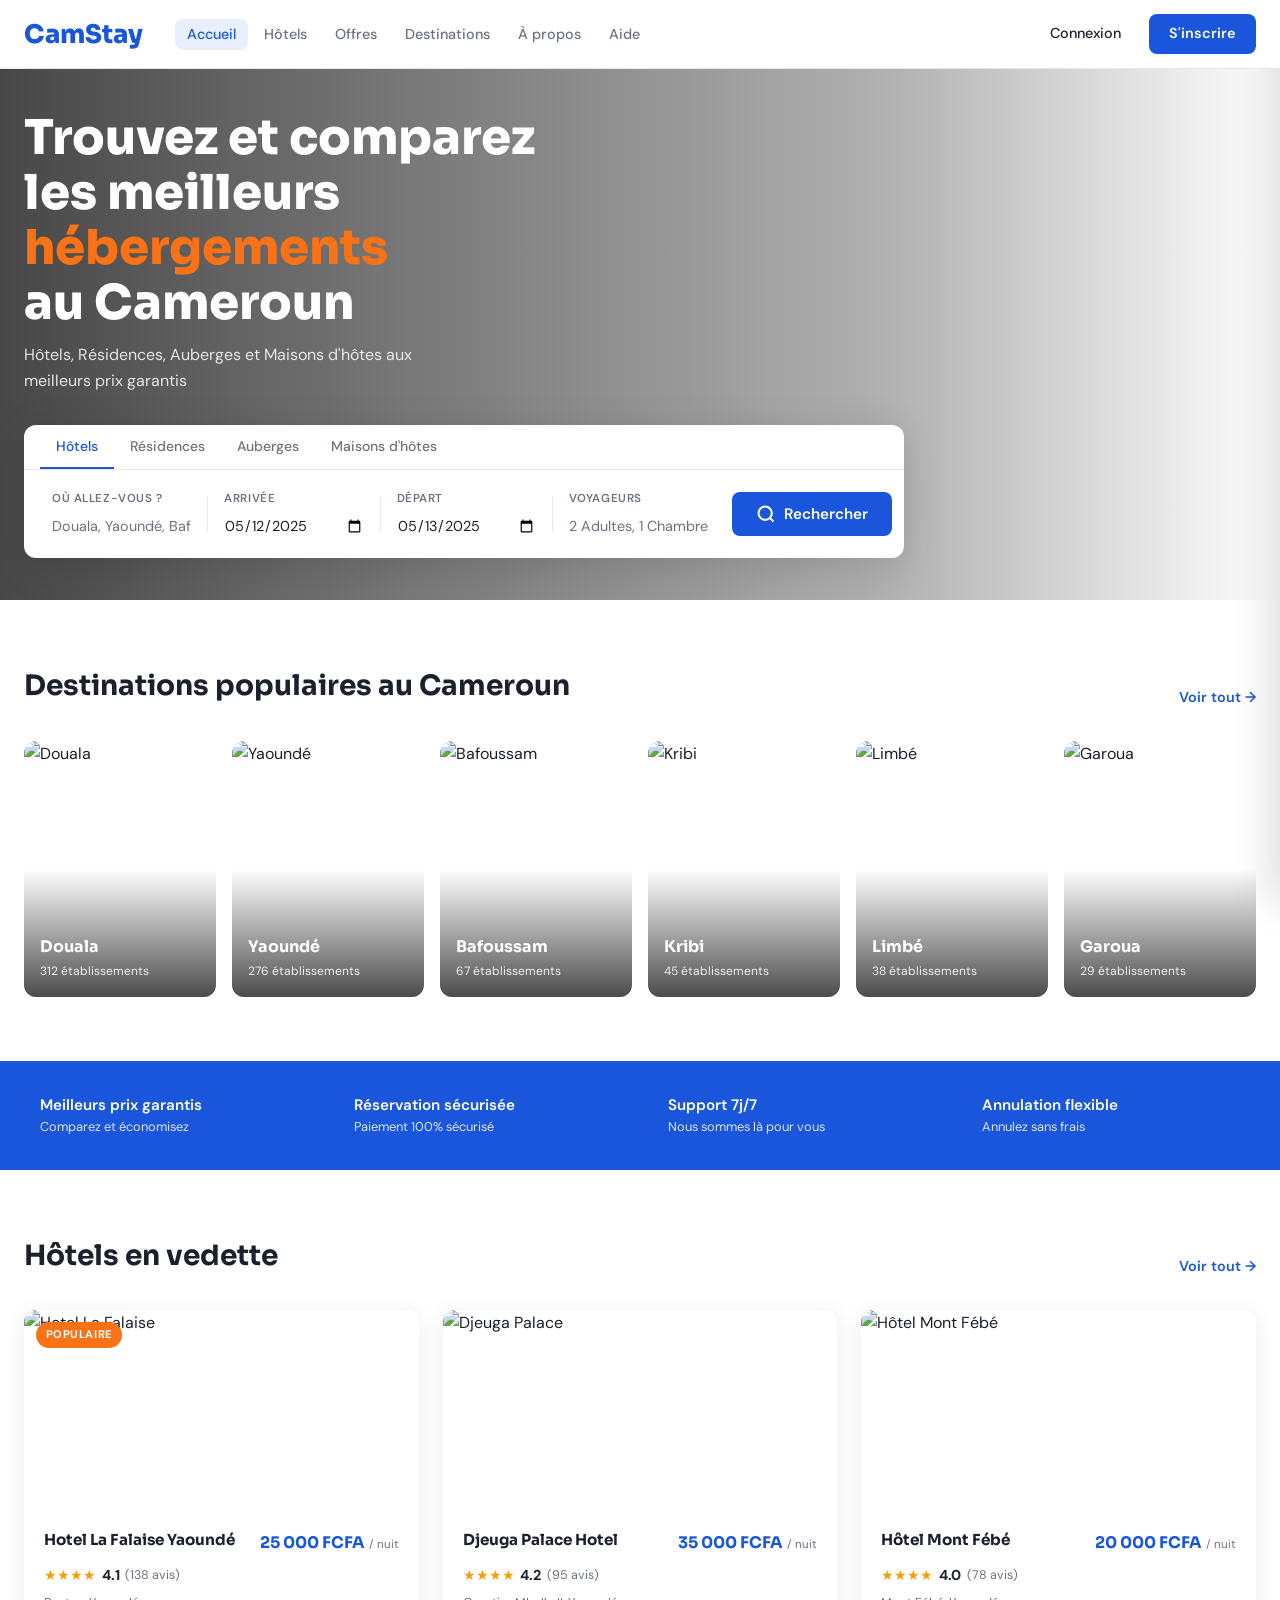
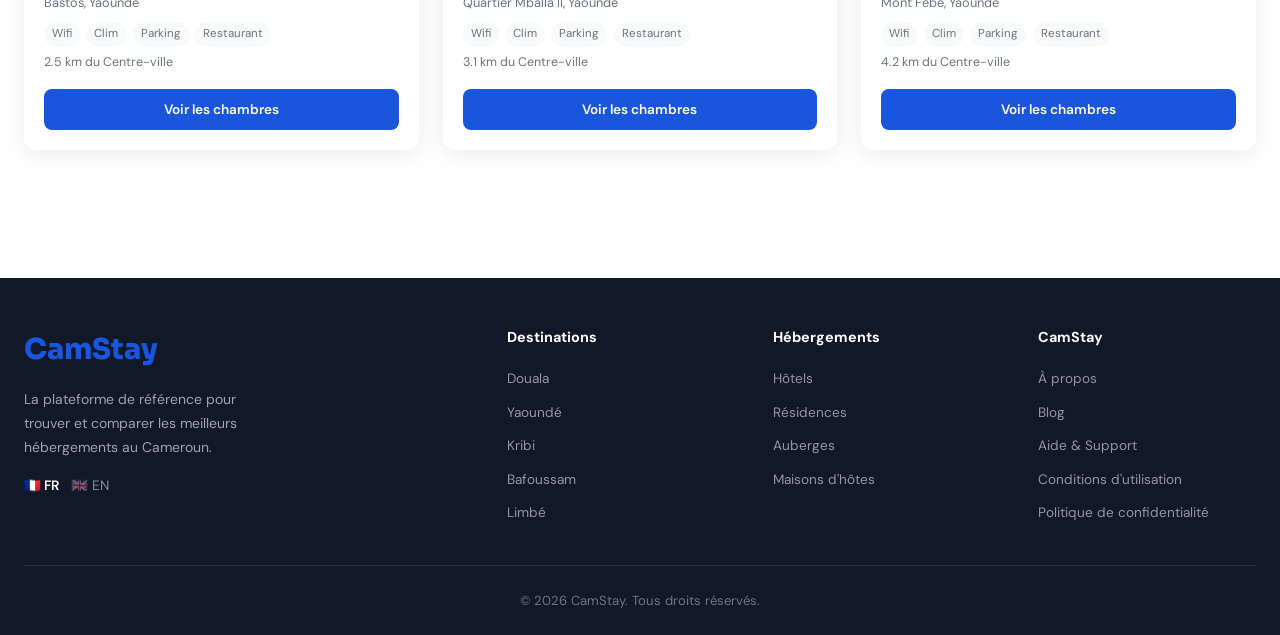
==== accueil.html @ e3833563 "Add files via upload" ====
<!DOCTYPE html>
<html lang="fr">
<head>
<meta charset="UTF-8">
<meta name="viewport" content="width=device-width, initial-scale=1.0">
<title>CamStay — Trouvez les meilleurs hébergements au Cameroun</title>
<script src="https://kit.fontawesome.com/886fc05263.js" crossorigin="anonymous"></script>
<link href="https://fonts.googleapis.com/css2?family=Sora:wght@300;400;500;600;700;800&family=DM+Sans:ital,wght@0,300;0,400;0,500;0,600;1,400&display=swap" rel="stylesheet">
<link rel="stylesheet" href="styles.css">
</head>
<body>

<!-- NAVBAR -->
<nav class="navbar" id="navbar">
  <div class="nav-container">
    <a href="index.html" class="logo">
      <span class="logo-cam">CamStay</span>
    </a>
    <ul class="nav-links">
      <li><a href="accueil.html" class="active">Accueil</a></li>
      <li><a href="hotels.html">Hôtels</a></li>
      <li><a href="offres.html">Offres</a></li>
      <li><a href="destinations.html">Destinations</a></li>
      <li><a href="apropos.html">À propos</a></li>
      <li><a href="aide.html">Aide</a></li>
    </ul>
    <div class="nav-actions">
      <a href="login.html" class="btn-link">Connexion</a>
      <a href="login.html" class="btn-primary">S'inscrire</a>
    </div>
    <button class="hamburger" id="hamburger" aria-label="Menu">
      <i class="fa-solid fa-bars" id="openBtn"></i>
      <i class="fa-solid fa-x" id="closeBtn"></i>
    </button>
  </div>
</nav>

<!-- HERO -->
<section class="hero">
  <div class="hero-bg">
    <img src="https://prod.cdn-medias.jeuneafrique.com/cdn-cgi/image/q=auto,f=auto,metadata=none,width=1215,fit=cover/https://prod.cdn-medias.jeuneafrique.com/medias/2024/07/23/jad20240723-eco-focus-cameroun-energie-electricite.jpg" alt="Cameroun" class="hero-img">
    <div class="hero-overlay"></div>
  </div>
  <div class="hero-content">
    <h1 class="hero-title">
      Trouvez et comparez<br>
      les meilleurs<br>
      <span class="highlight">hébergements</span><br>
      au Cameroun
    </h1>
    <p class="hero-subtitle">Hôtels, Résidences, Auberges et Maisons d'hôtes aux meilleurs prix garantis</p>

    <!-- Search Box -->
    <div class="search-box">
      <div class="search-tabs">
        <button class="tab active">Hôtels</button>
        <button class="tab">Résidences</button>
        <button class="tab">Auberges</button>
        <button class="tab">Maisons d'hôtes</button>
      </div>
      <div class="search-fields">
        <div class="field-group">
          <label>Où allez-vous ?</label>
          <input type="text" placeholder="Douala, Yaoundé, Bafoussam..." id="destination">
        </div>
        <div class="field-divider"></div>
        <div class="field-group">
          <label>Arrivée</label>
          <input type="date" value="2025-05-12" id="checkin">
        </div>
        <div class="field-divider"></div>
        <div class="field-group">
          <label>Départ</label>
          <input type="date" value="2025-05-13" id="checkout">
        </div>
        <div class="field-divider"></div>
        <div class="field-group">
          <label>Voyageurs</label>
          <input type="text" placeholder="2 Adultes, 1 Chambre" id="guests">
        </div>
        <button class="btn-search" onclick="window.location.href='hotels.html'">
          <svg width="20" height="20" viewBox="0 0 24 24" fill="none" stroke="currentColor" stroke-width="2.5"><circle cx="11" cy="11" r="8"/><path d="m21 21-4.35-4.35"/></svg>
          Rechercher
        </button>
      </div>
    </div>
  </div>
</section>

<!-- DESTINATIONS POPULAIRES -->
<section class="section destinations">
  <div class="container">
    <div class="section-header">
      <div>
        <h2 class="section-title">Destinations populaires au Cameroun</h2>
      </div>
      <a href="destinations.html" class="see-all">Voir tout →</a>
    </div>
    <div class="destinations-grid">
      <div class="dest-card" onclick="goToHotels('Douala')">
        <img src="https://media-cdn.tripadvisor.com/media/attractions-splice-spp-720x480/0a/f2/2d/8d.jpg" alt="Douala">
        <div class="dest-overlay">
          <h3>Douala</h3>
          <p>312 établissements</p>
        </div>
      </div>
      <div class="dest-card" onclick="goToHotels('Yaoundé')">
        <img src="https://upload.wikimedia.org/wikipedia/commons/thumb/5/51/Reunification_monument.jpeg/330px-Reunification_monument.jpeg" alt="Yaoundé">
        <div class="dest-overlay">
          <h3>Yaoundé</h3>
          <p>276 établissements</p>
        </div>
      </div>
      <div class="dest-card" onclick="goToHotels('Bafoussam')">
        <img src="https://res.cloudinary.com/doyf6tnc2/image/upload/t_hotel_medium,f_auto/hotel/DSC_0862_alreod.jpg" alt="Bafoussam">
        <div class="dest-overlay">
          <h3>Bafoussam</h3>
          <p>67 établissements</p>
        </div>
      </div>
      <div class="dest-card" onclick="goToHotels('Kribi')">
        <img src="https://indexcameroun.com/wp-content/uploads/2023/07/WhatsApp-Image-2023-07-19-a-15.32.07-1.jpg" alt="Kribi">
        <div class="dest-overlay">
          <h3>Kribi</h3>
          <p>45 établissements</p>
        </div>
      </div>
      <div class="dest-card" onclick="goToHotels('Limbé')">
        <img src="https://upload.wikimedia.org/wikipedia/commons/7/75/Limbe1.png" alt="Limbé">
        <div class="dest-overlay">
          <h3>Limbé</h3>
          <p>38 établissements</p>
        </div>
      </div>
      <div class="dest-card" onclick="goToHotels('Garoua')">
        <img src="https://comssa.org/images/500/news/220610/DJI_0101.jpg" alt="Garoua">
        <div class="dest-overlay">
          <h3>Garoua</h3>
          <p>29 établissements</p>
        </div>
      </div>
    </div>
  </div>
</section>

<!-- FEATURES -->
<section class="features">
  <div class="container">
    <div class="features-grid">
      <div class="feature-item">
        <div class="feature-icon"><i class="fa-solid fa-sack-dollar"></i></div>
        <div>
          <h4>Meilleurs prix garantis</h4>
          <p>Comparez et économisez</p>
        </div>
      </div>
      <div class="feature-item">
        <div class="feature-icon"><i class="fa-solid fa-lock"></i></div>
        <div>
          <h4>Réservation sécurisée</h4>
          <p>Paiement 100% sécurisé</p>
        </div>
      </div>
      <div class="feature-item">
        <div class="feature-icon"><i class="fa-solid fa-headphones"></i></div>
        <div>
          <h4>Support 7j/7</h4>
          <p>Nous sommes là pour vous</p>
        </div>
      </div>
      <div class="feature-item">
        <div class="feature-icon"><i class="fa-regular fa-circle-left"></i></div>
        <div>
          <h4>Annulation flexible</h4>
          <p>Annulez sans frais</p>
        </div>
      </div>
    </div>
  </div>
</section>

<!-- HÔTELS EN VEDETTE -->
<section class="section featured">
  <div class="container">
    <div class="section-header">
      <h2 class="section-title">Hôtels en vedette</h2>
      <a href="hotels.html" class="see-all">Voir tout →</a>
    </div>
    <div class="hotels-grid">

      <div class="hotel-card" onclick="window.location.href='hotel-detail.html'">
        <div class="hotel-img-wrap">
          <img src="https://q-xx.bstatic.com/xdata/images/hotel/max500/356499852.jpg?k=b878c281c733fa2765ccc8a27905aa3abc29f5d1b5bdf9142e186fd029d75f73&o=" alt="Hotel La Falaise">
          <button class="fav-btn"><i class="fa-regular fa-heart" style="color: rgb(32, 32, 32);"></i></button>
          <div class="hotel-badge">Populaire</div>
        </div>
        <div class="hotel-info">
          <div class="hotel-top">
            <h3>Hotel La Falaise Yaoundé</h3>
            <div class="hotel-price">
              <span class="price">25 000 FCFA</span>
              <span class="per-night">/ nuit</span>
            </div>
          </div>
          <div class="hotel-rating">
            <span class="stars">★★★★</span>
            <span class="rating-val">4.1</span>
            <span class="reviews">(138 avis)</span>
          </div>
          <div class="hotel-location"><i class="fa-solid fa-map-pin" style="color: rgb(155, 16, 16);"></i> Bastos, Yaoundé</div>
          <div class="hotel-amenities">
            <span class="amenity"><i class="fa-solid fa-wifi" style="color: rgb(31, 106, 227);"></i> Wifi</span>
            <span class="amenity"><i class="fa-solid fa-snowflake" style="color: rgb(31, 106, 227);"></i> Clim</span>
            <span class="amenity"><i class="fa-solid fa-square-parking" style="color: rgb(31, 106, 227);"></i> Parking</span>
            <span class="amenity"><i class="fa-solid fa-utensils" style="color: rgb(31, 106, 227);"></i> Restaurant</span>
          </div>
          <div class="hotel-distance">2.5 km du Centre-ville</div>
          <a href="hotel-detail.html" class="btn-rooms">Voir les chambres</a>
        </div>
      </div>

      <div class="hotel-card" onclick="window.location.href='hotel-detail.html'">
        <div class="hotel-img-wrap">
          <img src="https://static21.com-hotel.com/uploads/hotel/80691/photo/djeuga-palace-hotel_15681378151.jpg" alt="Djeuga Palace">
          <button class="fav-btn"><i class="fa-regular fa-heart" style="color: rgb(32, 32, 32);"></i></button>
        </div>
        <div class="hotel-info">
          <div class="hotel-top">
            <h3>Djeuga Palace Hotel</h3>
            <div class="hotel-price">
              <span class="price">35 000 FCFA</span>
              <span class="per-night">/ nuit</span>
            </div>
          </div>
          <div class="hotel-rating">
            <span class="stars">★★★★</span>
            <span class="rating-val">4.2</span>
            <span class="reviews">(95 avis)</span>
          </div>
          <div class="hotel-location"><i class="fa-solid fa-map-pin" style="color: rgb(155, 16, 16);"></i> Quartier Mballa II, Yaoundé</div>
          <div class="hotel-amenities">
            <span class="amenity"><i class="fa-solid fa-wifi" style="color: rgb(31, 106, 227);"></i> Wifi</span>
            <span class="amenity"><i class="fa-solid fa-snowflake" style="color: rgb(31, 106, 227);"></i> Clim</span>
            <span class="amenity"><i class="fa-solid fa-square-parking" style="color: rgb(31, 106, 227);"></i> Parking</span>
            <span class="amenity"><i class="fa-solid fa-utensils" style="color: rgb(31, 106, 227);"></i> Restaurant</span>
          </div>
          <div class="hotel-distance">3.1 km du Centre-ville</div>
          <a href="hotel-detail.html" class="btn-rooms">Voir les chambres</a>
        </div>
      </div>

      <div class="hotel-card" onclick="window.location.href='hotel-detail.html'">
        <div class="hotel-img-wrap">
          <img src="https://yaounde.boutiquehotels.guru/img-wp/images/700x500w/17094/1709490/1709490544.JPEG" alt="Hôtel Mont Fébé">
          <button class="fav-btn"><i class="fa-regular fa-heart" style="color: rgb(32, 32, 32);"></i></button>
        </div>
        <div class="hotel-info">
          <div class="hotel-top">
            <h3>Hôtel Mont Fébé</h3>
            <div class="hotel-price">
              <span class="price">20 000 FCFA</span>
              <span class="per-night">/ nuit</span>
            </div>
          </div>
          <div class="hotel-rating">
            <span class="stars">★★★★</span>
            <span class="rating-val">4.0</span>
            <span class="reviews">(78 avis)</span>
          </div>
          <div class="hotel-location"><i class="fa-solid fa-map-pin" style="color: rgb(155, 16, 16);"></i> Mont Fébé, Yaoundé</div>
          <div class="hotel-amenities">
            <span class="amenity"><i class="fa-solid fa-wifi" style="color: rgb(31, 106, 227);"></i> Wifi</span>
            <span class="amenity"><i class="fa-solid fa-snowflake" style="color: rgb(31, 106, 227);"></i> Clim</span>
            <span class="amenity"><i class="fa-solid fa-square-parking" style="color: rgb(31, 106, 227);"></i> Parking</span>
            <span class="amenity"><i class="fa-solid fa-utensils" style="color: rgb(31, 106, 227);"></i> Restaurant</span>
          </div>
          <div class="hotel-distance">4.2 km du Centre-ville</div>
          <a href="hotel-detail.html" class="btn-rooms">Voir les chambres</a>
        </div>
      </div>

    </div>
  </div>
</section>

<!-- FOOTER -->
<footer class="footer">
  <div class="container">
    <div class="footer-top">
      <div class="footer-brand">
        <div class="logo" style="font-size:1.8rem;margin-bottom:1rem;">
          <span class="logo-cam">CamStay</span>
        </div>
        <p>La plateforme de référence pour trouver et comparer les meilleurs hébergements au Cameroun.</p>
        <div class="footer-langs">
          <span class="lang active">🇫🇷 FR</span>
          <span class="lang">🇬🇧 EN</span>
        </div>
      </div>
      <div class="footer-links">
        <h4>Destinations</h4>
        <ul>
          <li><a href="destinations.html">Douala</a></li>
          <li><a href="destinations.html">Yaoundé</a></li>
          <li><a href="destinations.html">Kribi</a></li>
          <li><a href="destinations.html">Bafoussam</a></li>
          <li><a href="destinations.html">Limbé</a></li>
        </ul>
      </div>
      <div class="footer-links">
        <h4>Hébergements</h4>
        <ul>
          <li><a href="hotels.html">Hôtels</a></li>
          <li><a href="hotels.html">Résidences</a></li>
          <li><a href="hotels.html">Auberges</a></li>
          <li><a href="hotels.html">Maisons d'hôtes</a></li>
        </ul>
      </div>
      <div class="footer-links">
        <h4>CamStay</h4>
        <ul>
          <li><a href="apropos.html">À propos</a></li>
          <li><a href="#">Blog</a></li>
          <li><a href="aide.html">Aide & Support</a></li>
          <li><a href="#">Conditions d'utilisation</a></li>
          <li><a href="#">Politique de confidentialité</a></li>
        </ul>
      </div>
    </div>
    <div class="footer-bottom">
      <p>© 2026 CamStay. Tous droits réservés.</p>
    </div>
  </div>
</footer>

<script src="main.js"></script>
</body>
</html>
---- styles.css ----
/* =========================================
   CAMSTAY — Global Styles
   Colors: Blue #1a56db (primary), Orange #f97316 (accent)
   ========================================= */

*, *::before, *::after { box-sizing: border-box; margin: 0; padding: 0; }

:root {
  --blue:       #1a56db;
  --blue-dark:  #1341b0;
  --blue-light: #e8f0fd;
  --orange:     #f97316;
  --orange-dark:#ea6c0c;
  --text:       #1a202c;
  --text-muted: #6b7280;
  --border:     #e5e7eb;
  --bg:         #f9fafb;
  --white:      #ffffff;
  --shadow:     0 4px 24px rgba(0,0,0,0.08);
  --shadow-lg:  0 8px 40px rgba(0,0,0,0.14);
  --radius:     12px;
  --radius-sm:  8px;
}

html { scroll-behavior: smooth; }

body {
  font-family: 'DM Sans', sans-serif;
  color: var(--text);
  background: var(--white);
  line-height: 1.6;
}

img { display: block; width: 100%; height: 100%; object-fit: cover; }

a { text-decoration: none; color: inherit; }

.container {
  max-width: 1280px;
  margin: 0 auto;
  padding: 0 1.5rem;
}

/* =========================================
   NAVBAR
   ========================================= */
.navbar {
  position: fixed;
  top: 0; left: 0; right: 0;
  z-index: 1000;
  background: var(--white);
  border-bottom: 1px solid var(--border);
  transition: box-shadow 0.3s;
}
.navbar.scrolled { box-shadow: var(--shadow); }

.nav-container {
  max-width: 1280px;
  margin: 0 auto;
  padding: 0 1.5rem;
  height: 68px;
  display: flex;
  align-items: center;
  gap: 2rem;
}

.logo { font-family: 'Sora', sans-serif; font-size: 1.6rem; font-weight: 800; }
.logo-cam { color: var(--blue); }


.nav-links {
  display: flex;
  gap: 0.25rem;
  list-style: none;
  flex: 1;
}
.nav-links a {
  padding: 0.4rem 0.75rem;
  border-radius: var(--radius-sm);
  font-size: 0.9rem;
  font-weight: 500;
  color: var(--text-muted);
  transition: all 0.2s;
}
.nav-links a:hover,
.nav-links a.active {
  color: var(--blue);
  background: var(--blue-light);
}

.nav-actions { display: flex; gap: 0.75rem; align-items: center; }

.btn-link {
  padding: 0.4rem 1rem;
  font-size: 0.9rem;
  font-weight: 500;
  color: var(--text);
  border-radius: var(--radius-sm);
  transition: color 0.2s;
}
.btn-link:hover { color: var(--blue); }

.btn-primary {
  padding: 0.5rem 1.25rem;
  background: var(--blue);
  color: var(--white) !important;
  border-radius: var(--radius-sm);
  font-size: 0.9rem;
  font-weight: 600;
  transition: background 0.2s, transform 0.1s;
}
.btn-primary:hover { background: var(--blue-dark); transform: translateY(-1px); }

.hamburger {
  display: none;
  flex-direction: column;
  gap: 5px;
  background: none;
  border: 1px solid #ccc;
  border-radius: 4px;
  cursor: pointer;
  padding: 6px;
}
.hamburger i.fa-bars,.fa-x {
  width: 20px;
  height: 20px;
  font-size: 20px; 
  border-radius: 2px;
  transition: all 0.3s;
}

.hamburger i.fa-x{
  display: none;
}

/* =========================================
   HERO
   ========================================= */
.hero {
  position: relative;
  height: 600px;
  display: flex;
  align-items: center;
  padding-top: 68px;
  overflow: hidden;
}

.hero-bg {
  position: absolute;
  inset: 0;
}
.hero-img { object-position: center 40%; }
.hero-overlay {
  position: absolute;
  inset: 0;
  background: linear-gradient(90deg, rgba(0,0,0,0.72) 0%, rgba(0,0,0,0.3) 70%, transparent 100%);
}

.hero-content {
  position: relative;
  z-index: 1;
  max-width: 1280px;
  margin: 0 auto;
  padding: 0 1.5rem;
  width: 100%;
}

.hero-title {
  font-family: 'Sora', sans-serif;
  font-size: clamp(2rem, 4vw, 3rem);
  font-weight: 800;
  color: var(--white);
  line-height: 1.15;
  margin-bottom: 0.75rem;
}
.hero-title .highlight { color: var(--orange); }

.hero-subtitle {
  color: rgba(255,255,255,0.85);
  font-size: 1rem;
  margin-bottom: 2rem;
  max-width: 400px;
}

/* Search Box */
.search-box {
  background: var(--white);
  border-radius: var(--radius);
  box-shadow: var(--shadow-lg);
  overflow: hidden;
  max-width: 880px;
}

.search-tabs {
  display: flex;
  border-bottom: 1px solid var(--border);
  padding: 0 1rem;
}
.tab {
  padding: 0.75rem 1rem;
  background: none;
  border: none;
  border-bottom: 2px solid transparent;
  cursor: pointer;
  font-family: 'DM Sans', sans-serif;
  font-size: 0.875rem;
  font-weight: 500;
  color: var(--text-muted);
  transition: all 0.2s;
}
.tab.active {
  color: var(--blue);
  border-bottom-color: var(--blue);
}

.search-fields {
  display: flex;
  align-items: center;
  padding: 0.75rem;
  gap: 0;
}

.field-group {
  flex: 1;
  padding: 0.5rem 1rem;
}
.field-group label {
  display: block;
  font-size: 0.72rem;
  font-weight: 600;
  text-transform: uppercase;
  letter-spacing: 0.05em;
  color: var(--text-muted);
  margin-bottom: 0.25rem;
}
.field-group input {
  width: 100%;
  border: none;
  outline: none;
  font-size: 0.9rem;
  font-family: 'DM Sans', sans-serif;
  color: var(--text);
  background: transparent;
  cursor: pointer;
}
.field-group input::placeholder { color: var(--text-muted); }

.field-divider {
  width: 1px;
  height: 36px;
  background: var(--border);
  flex-shrink: 0;
}

.btn-search {
  display: flex;
  align-items: center;
  gap: 0.5rem;
  padding: 0.75rem 1.5rem;
  background: var(--blue);
  color: var(--white);
  border: none;
  border-radius: var(--radius-sm);
  font-family: 'DM Sans', sans-serif;
  font-size: 0.95rem;
  font-weight: 600;
  cursor: pointer;
  transition: background 0.2s, transform 0.1s;
  white-space: nowrap;
  margin-left: 0.5rem;
}
.btn-search:hover { background: var(--blue-dark); transform: scale(1.02); }

/* =========================================
   SECTIONS
   ========================================= */
.section { padding: 4rem 0; }

.section-header {
  display: flex;
  justify-content: space-between;
  align-items: flex-end;
  margin-bottom: 2rem;
}
.section-title {
  font-family: 'Sora', sans-serif;
  font-size: 1.75rem;
  font-weight: 700;
  color: var(--text);
}
.see-all {
  color: var(--blue);
  font-weight: 600;
  font-size: 0.9rem;
  transition: opacity 0.2s;
}
.see-all:hover { opacity: 0.7; }

/* =========================================
   DESTINATIONS
   ========================================= */
.destinations-grid {
  display: grid;
  grid-template-columns: repeat(6, 1fr);
  gap: 1rem;
}

.dest-card {
  position: relative;
  border-radius: var(--radius);
  overflow: hidden;
  aspect-ratio: 3/4;
  cursor: pointer;
  transition: transform 0.3s;
}
.dest-card:hover { transform: translateY(-4px); }
.dest-card img { transition: transform 0.5s; }
.dest-card:hover img { transform: scale(1.06); }

.dest-overlay {
  position: absolute;
  inset: 0;
  background: linear-gradient(0deg, rgba(0,0,0,0.7) 0%, transparent 50%);
  display: flex;
  flex-direction: column;
  justify-content: flex-end;
  padding: 1rem;
  color: white;
}
.dest-overlay h3 {
  font-family: 'Sora', sans-serif;
  font-size: 1rem;
  font-weight: 700;
  margin-bottom: 0.15rem;
}
.dest-overlay p { font-size: 0.75rem; opacity: 0.9; }

/* =========================================
   FEATURES BAR
   ========================================= */
.features {
  background: var(--blue);
  padding: 2rem 0;
}
.features-grid {
  display: grid;
  grid-template-columns: repeat(4, 1fr);
  gap: 1.5rem;
}
.feature-item {
  display: flex;
  align-items: center;
  gap: 1rem;
  color: white;
}
.feature-icon { font-size: 2rem; }
.feature-item h4 { font-weight: 600; font-size: 0.95rem; }
.feature-item p { font-size: 0.8rem; opacity: 0.85; }

/* =========================================
   HOTEL CARDS (grid)
   ========================================= */
.hotels-grid {
  display: grid;
  grid-template-columns: repeat(3, 1fr);
  gap: 1.5rem;
}

.hotel-card {
  background: var(--white);
  border-radius: var(--radius);
  box-shadow: var(--shadow);
  overflow: hidden;
  cursor: pointer;
  transition: transform 0.3s, box-shadow 0.3s;
}
.hotel-card:hover {
  transform: translateY(-6px);
  box-shadow: var(--shadow-lg);
}

.hotel-img-wrap {
  position: relative;
  height: 200px;
  overflow: hidden;
}
.hotel-img-wrap img { transition: transform 0.5s; }
.hotel-card:hover .hotel-img-wrap img { transform: scale(1.05); }

.fav-btn {
  position: absolute;
  top: 0.75rem; right: 0.75rem;
  background: rgba(255,255,255,0.9);
  border: none;
  border-radius: 50%;
  width: 36px; height: 36px;
  font-size: 1.1rem;
  cursor: pointer;
  transition: all 0.2s;
  display: flex; align-items: center; justify-content: center;
}
.fav-btn:hover { background: white; transform: scale(1.1); }
.fav-btn.active { color: red; }

.hotel-badge {
  position: absolute;
  top: 0.75rem; left: 0.75rem;
  background: var(--orange);
  color: white;
  font-size: 0.7rem;
  font-weight: 700;
  padding: 0.25rem 0.6rem;
  border-radius: 20px;
  text-transform: uppercase;
  letter-spacing: 0.05em;
}

.hotel-info { padding: 1.25rem; }

.hotel-top {
  display: flex;
  justify-content: space-between;
  align-items: flex-start;
  gap: 0.5rem;
  margin-bottom: 0.5rem;
}
.hotel-top h3 {
  font-family: 'Sora', sans-serif;
  font-size: 0.95rem;
  font-weight: 700;
  line-height: 1.3;
}
.hotel-price { text-align: right; white-space: nowrap; }
.price { font-family: 'Sora', sans-serif; font-size: 1rem; font-weight: 700; color: var(--blue); }
.per-night { font-size: 0.72rem; color: var(--text-muted); }

.hotel-rating {
  display: flex;
  align-items: center;
  gap: 0.35rem;
  margin-bottom: 0.4rem;
}
.stars { color: #f59e0b; font-size: 0.85rem; }
.rating-val { font-weight: 700; font-size: 0.9rem; }
.reviews { font-size: 0.78rem; color: var(--text-muted); }

.hotel-location { font-size: 0.8rem; color: var(--text-muted); margin-bottom: 0.5rem; }

.hotel-amenities { display: flex; flex-wrap: wrap; gap: 0.4rem; margin-bottom: 0.4rem; }
.amenity {
  font-size: 0.72rem;
  background: var(--bg);
  padding: 0.2rem 0.5rem;
  border-radius: 20px;
  color: var(--text-muted);
}

.hotel-distance { font-size: 0.78rem; color: var(--text-muted); margin-bottom: 1rem; }

.btn-rooms {
  display: block;
  text-align: center;
  padding: 0.6rem 1rem;
  background: var(--blue);
  color: white;
  border-radius: var(--radius-sm);
  font-weight: 600;
  font-size: 0.85rem;
  transition: background 0.2s;
  border: none;
  cursor: pointer;
}
.btn-rooms:hover { background: var(--blue-dark); }

/* =========================================
   FOOTER
   ========================================= */
.footer {
  background: #111827;
  color: white;
  padding: 3rem 0 1.5rem;
  margin-top: 4rem;
}
.footer-top {
  display: grid;
  grid-template-columns: 2fr 1fr 1fr 1fr;
  gap: 3rem;
  padding-bottom: 2rem;
  border-bottom: 1px solid rgba(255,255,255,0.1);
  margin-bottom: 1.5rem;
}
.footer-brand p { font-size: 0.875rem; color: rgba(255,255,255,0.6); max-width: 260px; line-height: 1.7; }
.footer-langs { display: flex; gap: 0.75rem; margin-top: 1rem; }
.lang { font-size: 0.85rem; color: rgba(255,255,255,0.5); cursor: pointer; }
.lang.active { color: white; font-weight: 600; }
.footer-links h4 { font-size: 0.9rem; font-weight: 700; margin-bottom: 1rem; color: white; }
.footer-links ul { list-style: none; }
.footer-links li { margin-bottom: 0.5rem; }
.footer-links a { font-size: 0.85rem; color: rgba(255,255,255,0.55); transition: color 0.2s; }
.footer-links a:hover { color: white; }
.footer-bottom { text-align: center; font-size: 0.82rem; color: rgba(255,255,255,0.4); }

/* =========================================
   PAGE HEADER
   ========================================= */
.page-header {
  padding: 5rem 0 2rem;
  background: var(--bg);
  border-bottom: 1px solid var(--border);
}
.page-header h1 {
  font-family: 'Sora', sans-serif;
  font-size: 2rem;
  font-weight: 800;
  margin-bottom: 0.25rem;
}
.results-count { color: var(--text-muted); font-size: 0.9rem; }

.breadcrumb {
  font-size: 0.82rem;
  color: var(--text-muted);
  margin-bottom: 0.5rem;
}
.breadcrumb a { color: var(--blue); }
.breadcrumb span { margin: 0 0.4rem; }

/* =========================================
   LISTING LAYOUT
   ========================================= */
.listing-layout {
  display: grid;
  grid-template-columns: 280px 1fr;
  gap: 2rem;
  padding-top: 2rem;
  padding-bottom: 4rem;
  align-items: start;
}

/* SIDEBAR */
.sidebar {
  background: var(--white);
  border: 1px solid var(--border);
  border-radius: var(--radius);
  padding: 1.5rem;
  position: sticky;
  top: 90px;
}

.filter-header {
  display: flex;
  align-items: center;
  gap: 0.5rem;
  font-weight: 700;
  font-size: 1rem;
  margin-bottom: 1.5rem;
  padding-bottom: 1rem;
  border-bottom: 1px solid var(--border);
}

.filter-group { margin-bottom: 1.5rem; }
.filter-group h4 {
  font-weight: 700;
  font-size: 0.875rem;
  margin-bottom: 0.75rem;
  color: var(--text);
}

.checkbox-label {
  display: flex;
  align-items: center;
  gap: 0.5rem;
  font-size: 0.875rem;
  color: var(--text-muted);
  cursor: pointer;
  margin-bottom: 0.4rem;
}
.checkbox-label input { accent-color: var(--blue); }

.range-slider {
  width: 100%;
  accent-color: var(--blue);
  margin-bottom: 0.5rem;
}
.price-labels {
  display: flex;
  justify-content: space-between;
  font-size: 0.78rem;
  color: var(--text-muted);
}

.btn-filter-apply {
  width: 100%;
  padding: 0.7rem;
  background: var(--blue);
  color: white;
  border: none;
  border-radius: var(--radius-sm);
  font-weight: 600;
  cursor: pointer;
  transition: background 0.2s;
}
.btn-filter-apply:hover { background: var(--blue-dark); }

/* RESULTS */
.results-toolbar {
  display: flex;
  justify-content: space-between;
  align-items: center;
  margin-bottom: 1.5rem;
  font-size: 0.9rem;
  color: var(--text-muted);
}
.sort-wrap { display: flex; align-items: center; gap: 0.5rem; }
.sort-select {
  border: 1px solid var(--border);
  border-radius: var(--radius-sm);
  padding: 0.4rem 0.75rem;
  font-family: 'DM Sans', sans-serif;
  font-size: 0.875rem;
  outline: none;
  cursor: pointer;
}

.hotel-list { display: flex; flex-direction: column; gap: 1.25rem; }

.hotel-list-card {
  display: flex;
  background: var(--white);
  border: 1px solid var(--border);
  border-radius: var(--radius);
  overflow: hidden;
  cursor: pointer;
  transition: box-shadow 0.3s, transform 0.2s;
}
.hotel-list-card:hover {
  box-shadow: var(--shadow);
  transform: translateY(-2px);
}

.hotel-list-img {
  position: relative;
  width: 280px;
  flex-shrink: 0;
  overflow: hidden;
}
.hotel-list-img img { height: 100%; transition: transform 0.5s; }
.hotel-list-card:hover .hotel-list-img img { transform: scale(1.04); }

.hotel-list-info { flex: 1; padding: 1.25rem; }
.hotel-list-top {
  display: flex;
  justify-content: space-between;
  align-items: flex-start;
  gap: 1rem;
  height: 100%;
}
.hotel-list-top h3 {
  font-family: 'Sora', sans-serif;
  font-size: 1.1rem;
  font-weight: 700;
  margin-bottom: 0.4rem;
}
.hotel-list-price { text-align: right; flex-shrink: 0; }
.price-big {
  font-family: 'Sora', sans-serif;
  font-size: 1.3rem;
  font-weight: 800;
  color: var(--blue);
}

/* PAGINATION */
.pagination {
  display: flex;
  justify-content: center;
  align-items: center;
  gap: 0.4rem;
  margin-top: 3rem;
}
.page-btn {
  width: 38px; height: 38px;
  border: 1px solid var(--border);
  border-radius: var(--radius-sm);
  background: white;
  cursor: pointer;
  font-size: 0.875rem;
  font-family: 'DM Sans', sans-serif;
  transition: all 0.2s;
}
.page-btn:hover { border-color: var(--blue); color: var(--blue); }
.page-btn.active { background: var(--blue); color: white; border-color: var(--blue); }
.page-btn.next { width: auto; padding: 0 1rem; }

/* =========================================
   HOTEL DETAIL
   ========================================= */
.gallery-grid {
  display: grid;
  grid-template-columns: 1fr 1fr;
  gap: 0.5rem;
  border-radius: var(--radius);
  overflow: hidden;
  height: 420px;
  margin-bottom: 2.5rem;
}
.gallery-main { height: 100%; }
.gallery-side {
  display: grid;
  grid-template-columns: 1fr 1fr;
  gap: 0.5rem;
}
.gallery-side > div, .gallery-side > img { border-radius: 0; }
.gallery-more { position: relative; overflow: hidden; }
.gallery-overlay {
  position: absolute;
  inset: 0;
  background: rgba(0,0,0,0.55);
  color: white;
  display: flex;
  align-items: center;
  justify-content: center;
  font-weight: 600;
  font-size: 0.875rem;
  text-align: center;
  cursor: pointer;
  padding: 0.5rem;
}

.detail-layout {
  display: grid;
  grid-template-columns: 1fr 360px;
  gap: 2.5rem;
  padding-bottom: 4rem;
  align-items: start;
}

.detail-header { margin-bottom: 1.5rem; }
.hotel-badges-row { display: flex; gap: 0.5rem; margin-bottom: 0.75rem; flex-wrap: wrap; }
.badge-star, .badge-type, .badge-popular {
  font-size: 0.75rem;
  font-weight: 700;
  padding: 0.2rem 0.6rem;
  border-radius: 20px;
}
.badge-star { background: #fef3c7; color: #92400e; }
.badge-type { background: var(--blue-light); color: var(--blue); }
.badge-popular { background: #fce7f3; color: #9d174d; }

.detail-title {
  font-family: 'Sora', sans-serif;
  font-size: 1.75rem;
  font-weight: 800;
  margin-bottom: 0.75rem;
}
.detail-rating-row { display: flex; align-items: center; gap: 1rem; }
.big-rating {
  font-family: 'Sora', sans-serif;
  font-size: 2rem;
  font-weight: 800;
  color: var(--blue);
}

.detail-desc {
  color: var(--text-muted);
  font-size: 0.95rem;
  line-height: 1.7;
  margin-bottom: 2rem;
  max-width: 640px;
}

.amenities-bar {
  display: flex;
  gap: 1.5rem;
  flex-wrap: wrap;
  padding: 1.25rem;
  background: var(--bg);
  border-radius: var(--radius);
  margin-bottom: 2rem;
}
.amenity-icon { text-align: center; }
.am-icon { font-size: 1.5rem; margin-bottom: 0.25rem; }
.amenity-icon span { font-size: 0.72rem; color: var(--text-muted); display: block; }

.detail-section { margin-bottom: 2.5rem; }
.detail-section h3 {
  font-family: 'Sora', sans-serif;
  font-size: 1.15rem;
  font-weight: 700;
  margin-bottom: 1.25rem;
  padding-bottom: 0.75rem;
  border-bottom: 2px solid var(--border);
}

.location-grid {
  display: grid;
  grid-template-columns: 1fr 200px;
  gap: 1.5rem;
  align-items: start;
}
.loc-item {
  font-size: 0.875rem;
  color: var(--text-muted);
  padding: 0.5rem 0;
  border-bottom: 1px solid var(--border);
}
.map-placeholder {
  background: #e5f0ff;
  border-radius: var(--radius);
  height: 160px;
  display: flex;
  align-items: center;
  justify-content: center;
  text-align: center;
  font-size: 0.8rem;
  color: var(--blue);
  font-weight: 600;
}
.map-pin { font-size: 1.5rem; }

.rooms-list { display: flex; flex-direction: column; gap: 1rem; }
.room-card {
  display: flex;
  justify-content: space-between;
  align-items: center;
  padding: 1.25rem;
  border: 1px solid var(--border);
  border-radius: var(--radius);
  transition: border-color 0.2s;
}
.room-card:hover { border-color: var(--blue); }
.room-card.featured-room { border-color: var(--blue); background: var(--blue-light); }
.room-card h4 { font-weight: 700; margin-bottom: 0.4rem; }
.room-specs { display: flex; gap: 1rem; font-size: 0.82rem; color: var(--text-muted); }
.room-price-col { text-align: right; }
.room-price { font-family: 'Sora', sans-serif; font-size: 1.2rem; font-weight: 800; color: var(--blue); }
.btn-book {
  margin-top: 0.5rem;
  padding: 0.5rem 1.25rem;
  background: var(--blue);
  color: white;
  border: none;
  border-radius: var(--radius-sm);
  font-weight: 600;
  cursor: pointer;
  font-family: 'DM Sans', sans-serif;
  transition: background 0.2s;
}
.btn-book:hover { background: var(--blue-dark); }

.equip-grid {
  display: grid;
  grid-template-columns: repeat(2, 1fr);
  gap: 0.6rem;
}
.equip-item { font-size: 0.875rem; }

/* Booking Widget */
.booking-widget {
  position: sticky;
  top: 90px;
  background: var(--white);
  border: 1px solid var(--border);
  border-radius: var(--radius);
  box-shadow: var(--shadow-lg);
  overflow: hidden;
}
.widget-header {
  background: var(--blue);
  color: white;
  padding: 1rem 1.5rem;
}
.widget-header h3 { font-family: 'Sora', sans-serif; font-weight: 700; font-size: 1rem; }
.widget-body { padding: 1.25rem; }
.widget-dates { display: grid; grid-template-columns: 1fr 1fr; gap: 0.75rem; margin-bottom: 0.75rem; }
.date-field label { display: block; font-size: 0.72rem; font-weight: 700; text-transform: uppercase; letter-spacing: 0.05em; color: var(--text-muted); margin-bottom: 0.3rem; }
.date-field input {
  width: 100%;
  padding: 0.5rem;
  border: 1px solid var(--border);
  border-radius: var(--radius-sm);
  font-family: 'DM Sans', sans-serif;
  font-size: 0.875rem;
  outline: none;
}
.widget-guests { display: grid; grid-template-columns: 1fr 1fr; gap: 0.75rem; margin-bottom: 1rem; }
.guest-field label { display: block; font-size: 0.72rem; font-weight: 700; text-transform: uppercase; letter-spacing: 0.05em; color: var(--text-muted); margin-bottom: 0.3rem; }
.guest-field select {
  width: 100%;
  padding: 0.5rem;
  border: 1px solid var(--border);
  border-radius: var(--radius-sm);
  font-family: 'DM Sans', sans-serif;
  font-size: 0.875rem;
  outline: none;
  cursor: pointer;
}
.btn-dispo {
  width: 100%;
  padding: 0.85rem;
  background: var(--blue);
  color: white;
  border: none;
  border-radius: var(--radius-sm);
  font-weight: 700;
  font-size: 1rem;
  font-family: 'DM Sans', sans-serif;
  cursor: pointer;
  transition: background 0.2s;
}
.btn-dispo:hover { background: var(--blue-dark); }

/* =========================================
   MODAL
   ========================================= */
.modal-overlay {
  position: fixed;
  inset: 0;
  background: rgba(0,0,0,0.5);
  z-index: 9999;
  display: flex;
  align-items: center;
  justify-content: center;
  opacity: 0;
  pointer-events: none;
  transition: opacity 0.3s;
}
.modal-overlay.open { opacity: 1; pointer-events: all; }

.modal {
  background: white;
  border-radius: var(--radius);
  width: 100%;
  max-width: 460px;
  padding: 2rem;
  position: relative;
  transform: translateY(20px);
  transition: transform 0.3s;
}
.modal-overlay.open .modal { transform: translateY(0); }

.modal-close {
  position: absolute;
  top: 1rem; right: 1rem;
  background: var(--bg);
  border: none;
  width: 32px; height: 32px;
  border-radius: 50%;
  cursor: pointer;
  font-size: 0.9rem;
  display: flex; align-items: center; justify-content: center;
}

.modal-header { margin-bottom: 1.5rem; }
.modal-hotel {
  display: flex;
  gap: 1rem;
  align-items: flex-start;
}
.modal-hotel img {
  width: 80px; height: 80px;
  border-radius: var(--radius-sm);
  object-fit: cover;
  flex-shrink: 0;
}
.modal-hotel h4 { font-weight: 700; font-size: 1rem; margin-bottom: 0.3rem; }
.modal-loc, .modal-dates, .modal-guests { font-size: 0.8rem; color: var(--text-muted); margin-bottom: 0.2rem; }

.modal-room-title {
  font-family: 'Sora', sans-serif;
  font-weight: 700;
  font-size: 1.05rem;
  margin-bottom: 1rem;
}

.price-row {
  display: flex;
  justify-content: space-between;
  padding: 0.6rem 0;
  border-bottom: 1px solid var(--border);
  font-size: 0.875rem;
}
.price-row.total {
  font-weight: 700;
  color: var(--blue);
  border-bottom: none;
  font-size: 1rem;
  padding-top: 1rem;
}

.btn-continue {
  width: 100%;
  padding: 0.9rem;
  background: var(--blue);
  color: white;
  border: none;
  border-radius: var(--radius-sm);
  font-weight: 700;
  font-size: 1rem;
  font-family: 'DM Sans', sans-serif;
  cursor: pointer;
  margin-top: 1.5rem;
  transition: background 0.2s;
}
.btn-continue:hover { background: var(--blue-dark); }

.modal-secure { text-align: center; font-size: 0.8rem; color: var(--text-muted); margin-top: 0.75rem; }

/* =========================================
   ANIMATIONS
   ========================================= */
@keyframes fadeInUp {
  from { opacity: 0; transform: translateY(24px); }
  to { opacity: 1; transform: translateY(0); }
}

.hero-content { animation: fadeInUp 0.7s ease both; }
.search-box { animation: fadeInUp 0.7s 0.15s ease both; }

/* =========================================
   RESPONSIVE — Mobile Menu
   ========================================= */

/* Mobile menu backdrop */
.nav-backdrop {
  display: none;
  position: fixed;
  inset: 0;
  background: rgba(0,0,0,0.45);
  backdrop-filter: blur(2px);
  z-index: 998;
}
.nav-backdrop.open { display: block; }
i.fa-x.activate{display: block;}
i.fa-bars.act{display: none;}

/* Mobile drawer */
.nav-drawer {
  position: fixed;
  top: 0; right: 0;
  width: 80%;
  max-width: 300px;
  height: 100vh;
  background: var(--white);
  z-index: 999;
  transform: translateX(100%);
  transition: transform 0.32s cubic-bezier(0.4,0,0.2,1);
  display: flex;
  flex-direction: column;
  padding: 0;
  box-shadow: -8px 0 40px rgba(0,0,0,0.15);
}
.nav-drawer.open { transform: translateX(0); }

.drawer-header {
  display: flex;
  align-items: center;
  justify-content: space-between;
  padding: 1.25rem 1.5rem;
  border-bottom: 1px solid var(--border);
}

.drawer-links {
  flex: 1;
  overflow-y: auto;
  padding: 1rem 0;
}
.drawer-links a {
  display: flex;
  align-items: center;
  gap: 0.75rem;
  padding: 0.85rem 1.5rem;
  font-size: 0.95rem;
  font-weight: 500;
  color: var(--text);
  border-left: 3px solid transparent;
  transition: all 0.2s;
}
.drawer-links a:hover,
.drawer-links a.active {
  color: var(--blue);
  background: var(--blue-light);
  border-left-color: var(--blue);
}

.drawer-actions {
  padding: 1.25rem 1.5rem;
  border-top: 1px solid var(--border);
  display: flex;
  flex-direction: column;
  gap: 0.6rem;
}
.drawer-actions .btn-link {
  text-align: center;
  padding: 0.7rem;
  border: 1.5px solid var(--border);
  border-radius: var(--radius-sm);
  font-weight: 600;
  color: var(--text);
}
.drawer-actions .btn-primary {
  text-align: center;
  padding: 0.75rem;
  display: block;
}

/* =========================================
   RESPONSIVE
   ========================================= */
@media (max-width: 1100px) {
  .destinations-grid { grid-template-columns: repeat(3, 1fr); }
  .hotels-grid { grid-template-columns: repeat(2, 1fr); }
  .detail-layout { grid-template-columns: 1fr; }
  .booking-widget { position: static; }
  .footer-top { grid-template-columns: 1fr 1fr; gap: 2rem; }
}

@media (max-width: 900px) {
  .listing-layout { grid-template-columns: 1fr; }
  .sidebar { position: static; display: none; }
  .features-grid { grid-template-columns: repeat(2, 1fr); }
  .gallery-grid { height: 280px; }
}

@media (max-width: 768px) {
  .nav-links,
  .nav-actions { display: none; }
  .hamburger { display: flex; }
  .nav-container{justify-content: space-between;}
  .hero { height: auto; padding: 120px 0 3rem; }
  .search-fields { flex-direction: column; padding: 0.75rem; gap: 0;}
  .field-divider { display: none; }
  .field-group {
    width: 100%;
    padding: 0.6rem 0.75rem;
    border-bottom: 1px solid var(--border);
  }
  .field-group:last-of-type { border-bottom: none; }
  .field-divider { display: none; }
  .btn-search {
    width: 100%;
    justify-content: center;
    margin-left: 0;
    margin-top: 0.5rem;
    border-radius: var(--radius-sm);
  }
  .destinations-grid { grid-template-columns: repeat(2, 1fr);  }
  .regions-section, .all-dest-grid {padding: 1.35rem;}
  .dest-search-bar{padding: 0.5rem 0.5rem 0.5rem 1.3rem;}
  .dest-search-bar button { padding: 0.5rem 1.10rem; }
  .hotels-grid { grid-template-columns: 1fr; }
  .features-grid { grid-template-columns: 1fr 1fr; }
  .footer-top { grid-template-columns: 1fr; gap: 1.5rem; }
  .hotel-list-card { flex-direction: column; }
  .hotel-list-img { width: 100%; height: 200px; }
  .gallery-grid { grid-template-columns: 1fr; height: 220px; }
  .gallery-side { display: none; }
}

@media (max-width: 480px){
  .container { padding: 0 1rem; }
  .search-tabs{overflow-x: scroll;}
  .nav-container{ padding: 0 1rem; }
}
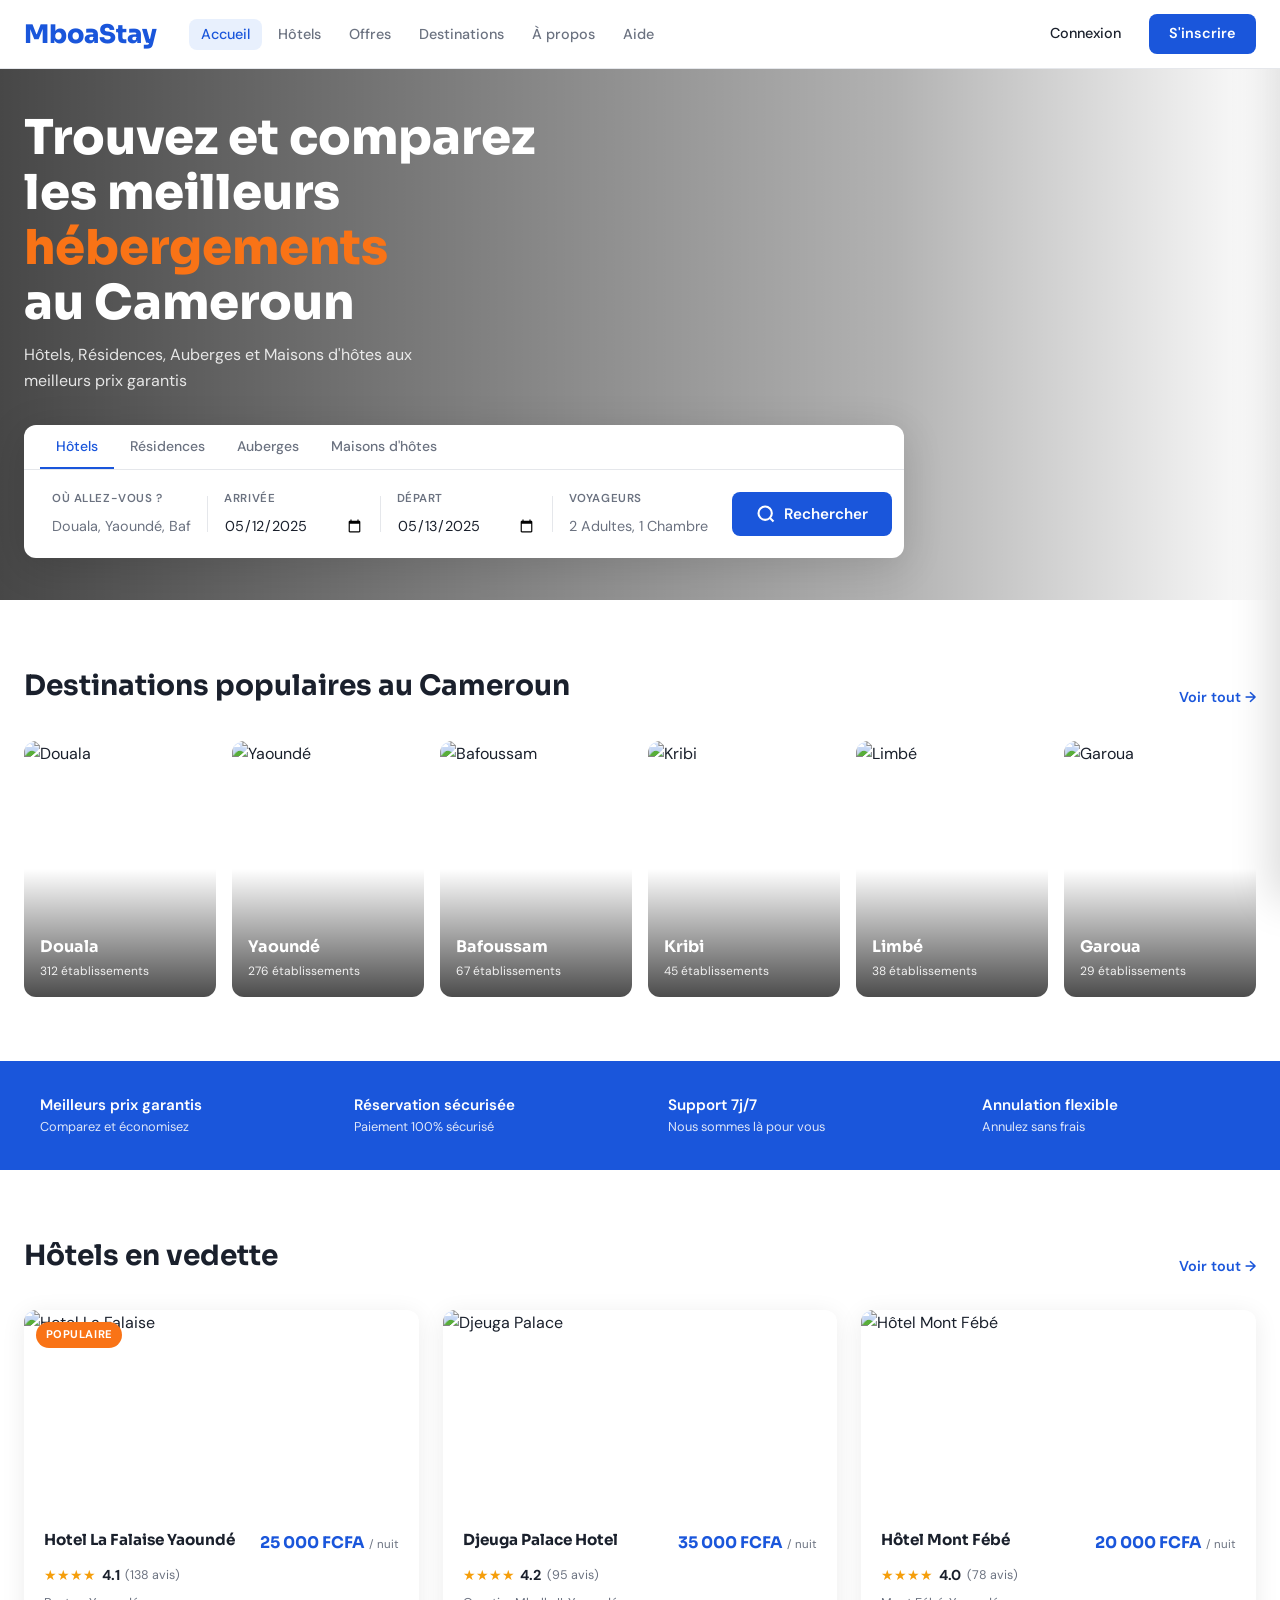
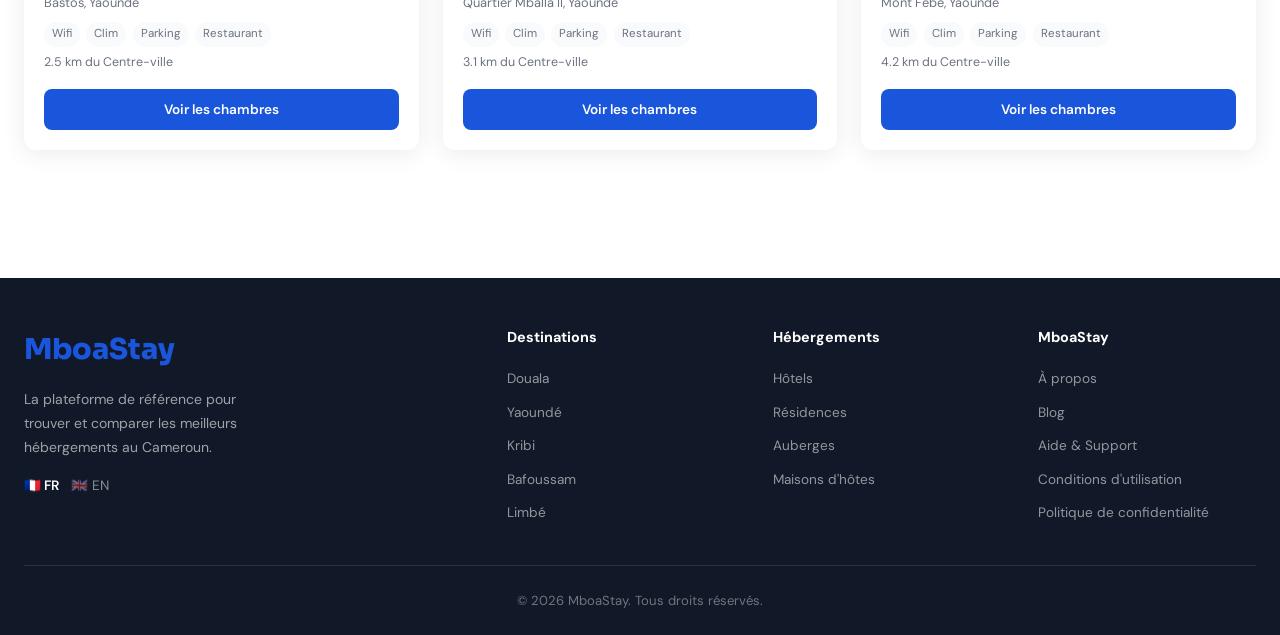
==== commit 55adcd25: "Add files via upload" ====
--- a/accueil.html
+++ b/accueil.html
@@ -3,7 +3,7 @@
 <head>
 <meta charset="UTF-8">
 <meta name="viewport" content="width=device-width, initial-scale=1.0">
-<title>CamStay — Trouvez les meilleurs hébergements au Cameroun</title>
+<title>MboaStay — Trouvez les meilleurs hébergements au Cameroun</title>
 <script src="https://kit.fontawesome.com/886fc05263.js" crossorigin="anonymous"></script>
 <link href="https://fonts.googleapis.com/css2?family=Sora:wght@300;400;500;600;700;800&family=DM+Sans:ital,wght@0,300;0,400;0,500;0,600;1,400&display=swap" rel="stylesheet">
 <link rel="stylesheet" href="styles.css">
@@ -14,7 +14,7 @@
 <nav class="navbar" id="navbar">
   <div class="nav-container">
     <a href="index.html" class="logo">
-      <span class="logo-cam">CamStay</span>
+      <span class="logo-cam">MboaStay</span>
     </a>
     <ul class="nav-links">
       <li><a href="accueil.html" class="active">Accueil</a></li>
@@ -289,7 +289,7 @@
     <div class="footer-top">
       <div class="footer-brand">
         <div class="logo" style="font-size:1.8rem;margin-bottom:1rem;">
-          <span class="logo-cam">CamStay</span>
+          <span class="logo-cam">MboaStay</span>
         </div>
         <p>La plateforme de référence pour trouver et comparer les meilleurs hébergements au Cameroun.</p>
         <div class="footer-langs">
@@ -317,7 +317,7 @@
         </ul>
       </div>
       <div class="footer-links">
-        <h4>CamStay</h4>
+        <h4>MboaStay</h4>
         <ul>
           <li><a href="apropos.html">À propos</a></li>
           <li><a href="#">Blog</a></li>
@@ -328,7 +328,7 @@
       </div>
     </div>
     <div class="footer-bottom">
-      <p>© 2026 CamStay. Tous droits réservés.</p>
+      <p>© 2026 MboaStay. Tous droits réservés.</p>
     </div>
   </div>
 </footer>
